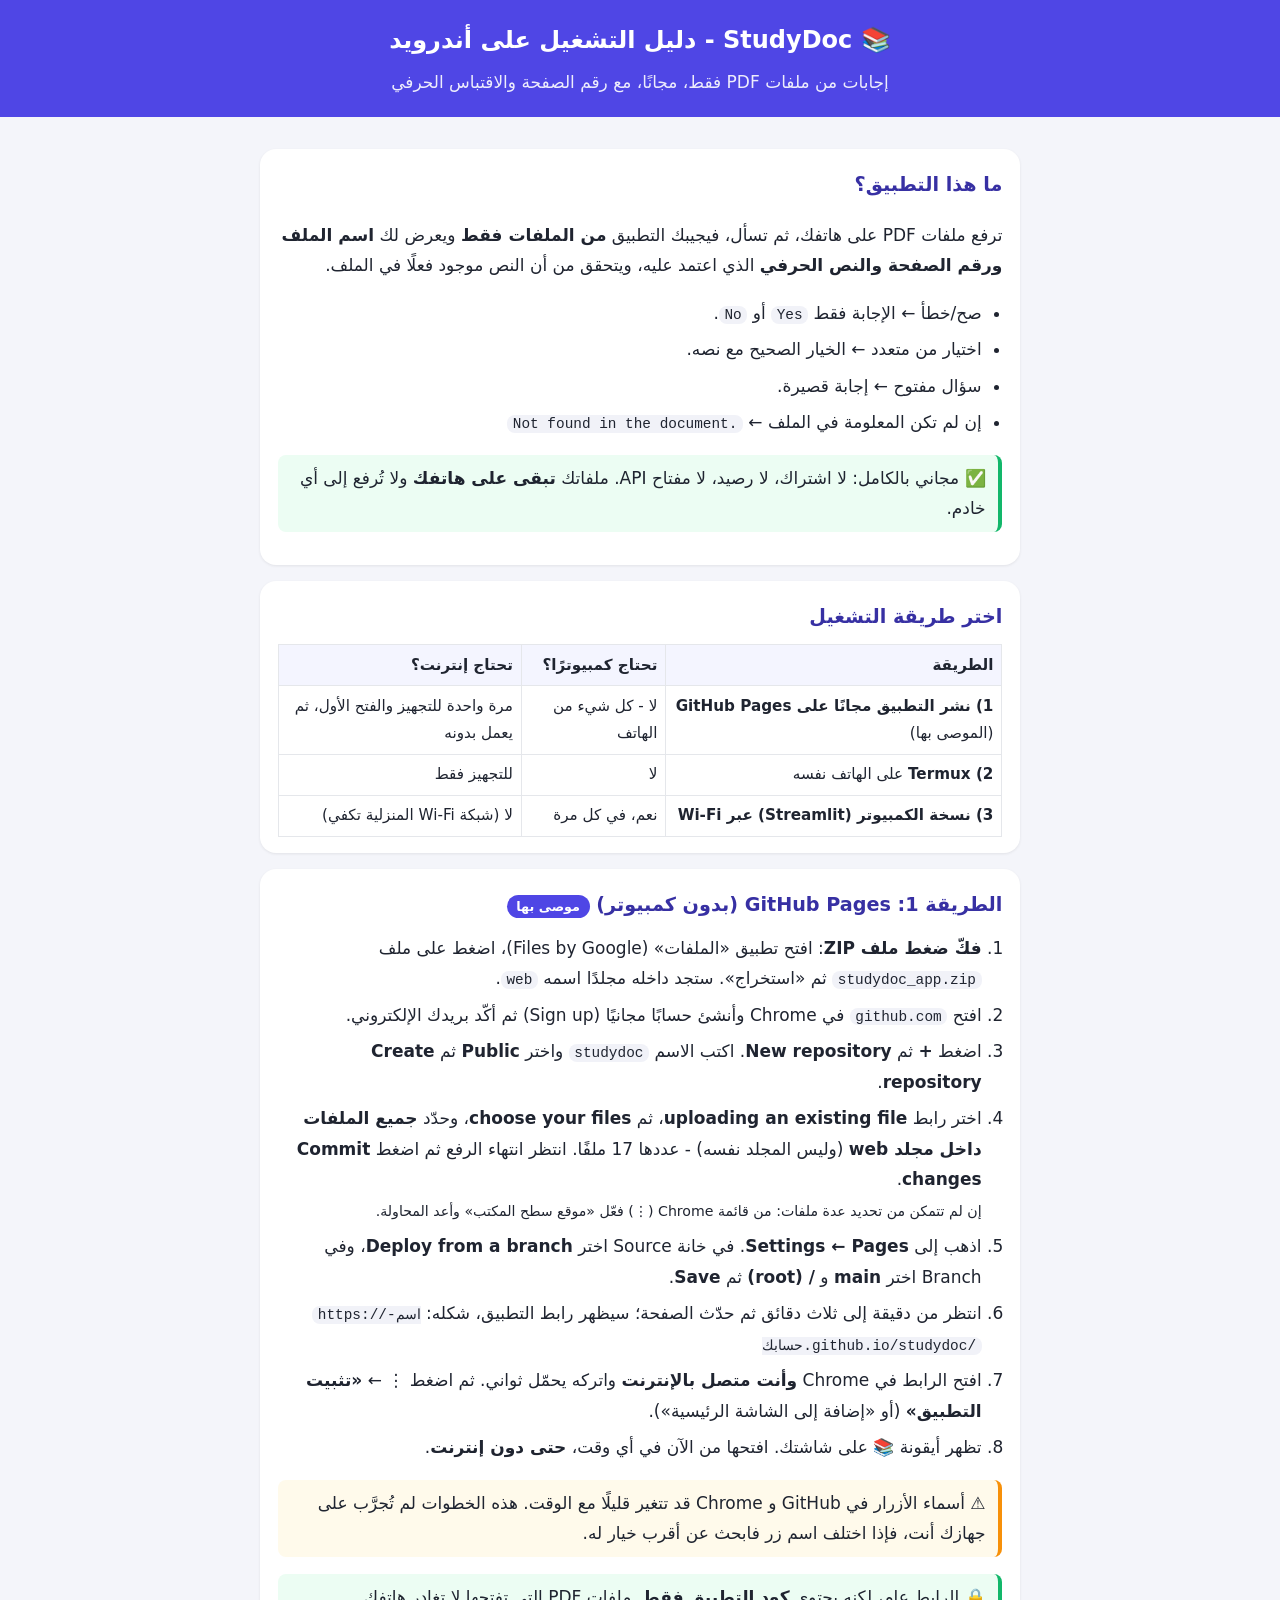
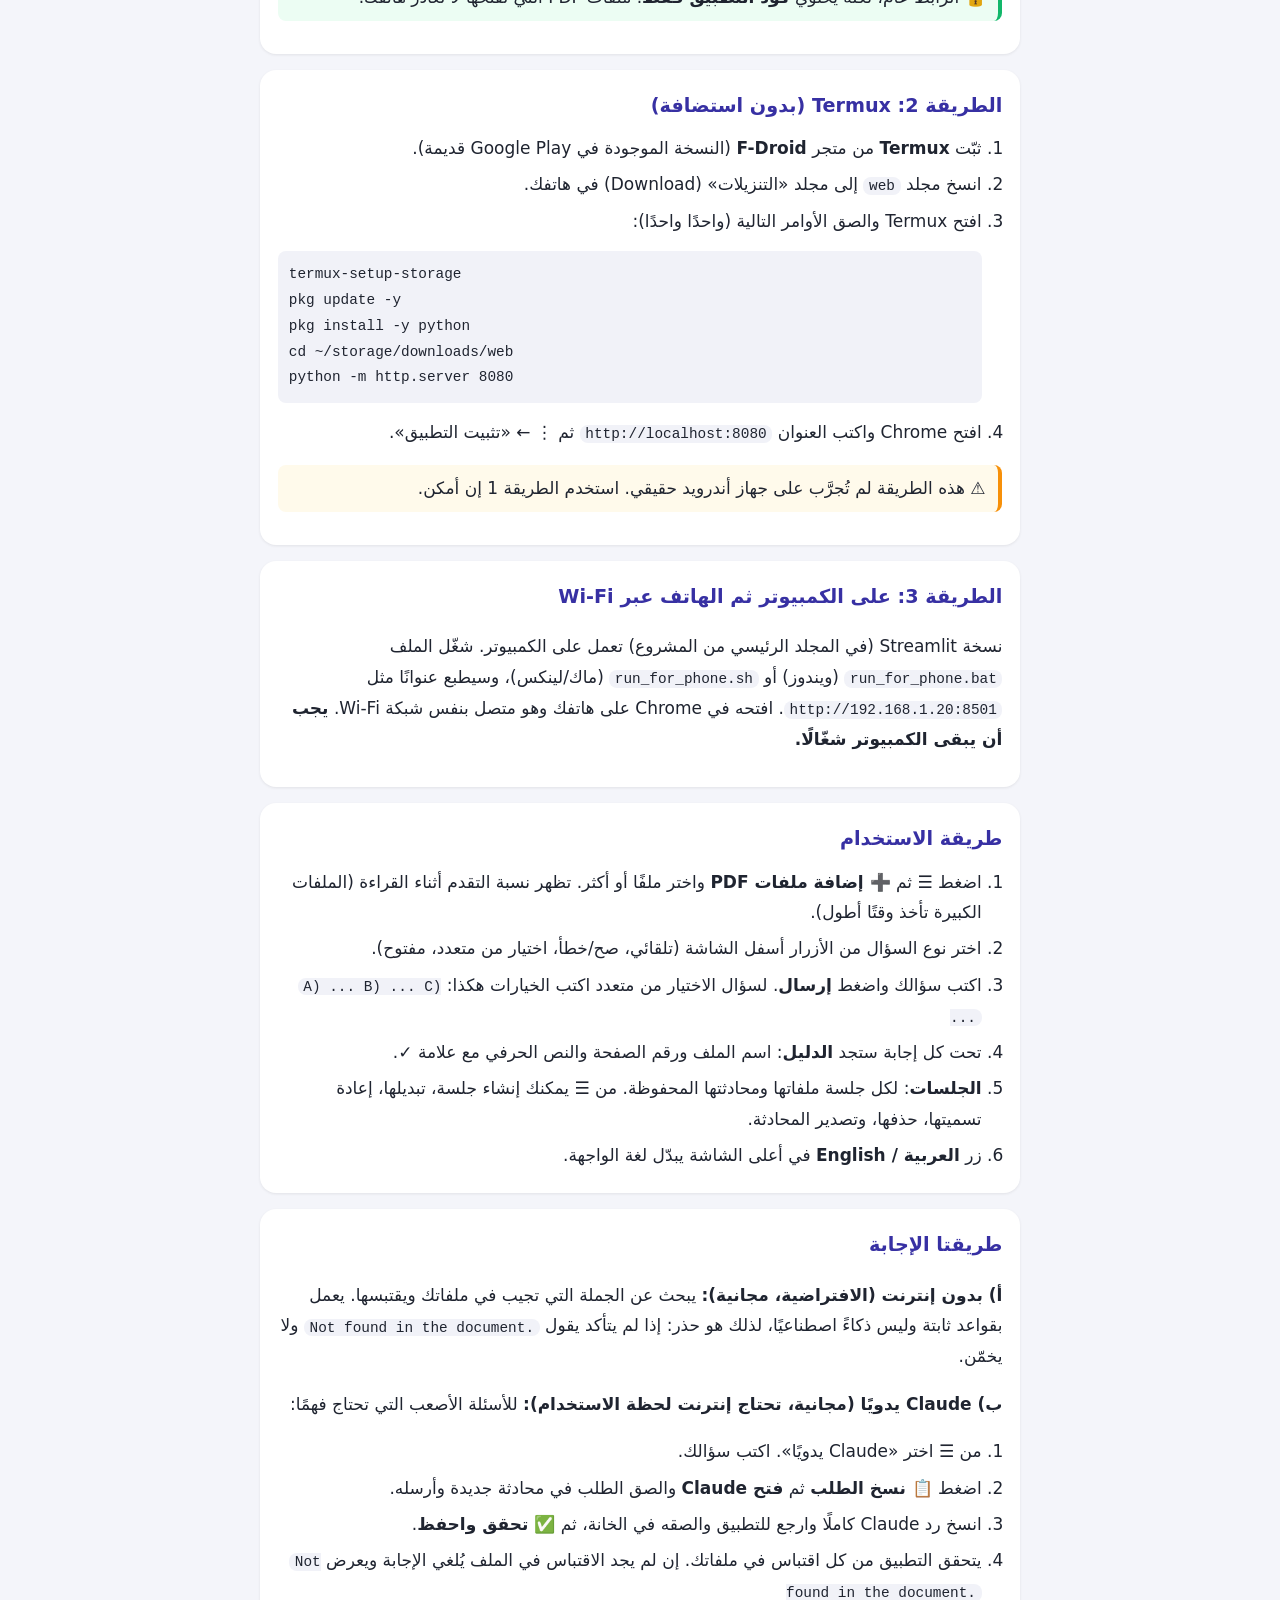
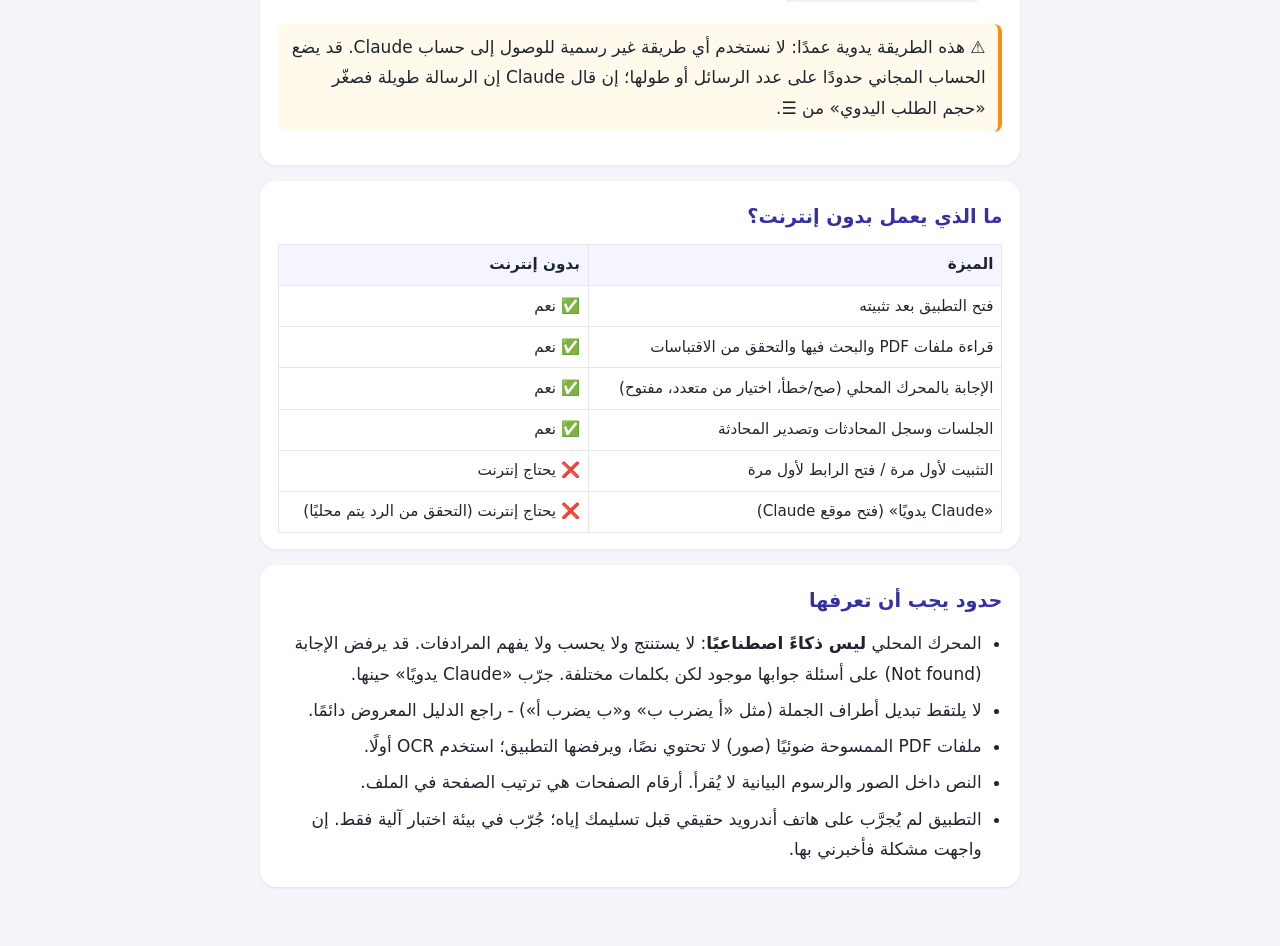
==== help-ar.html @ 627f42dd "Add files via upload" ====
<!doctype html>
<html lang="ar" dir="rtl">
<head>
<meta charset="utf-8">
<meta name="viewport" content="width=device-width, initial-scale=1">
<title>StudyDoc - دليل التشغيل على أندرويد</title>
<style>
  body{margin:0;font:17px/1.8 system-ui,"Noto Naskh Arabic","Noto Sans Arabic",Arial,sans-serif;color:#1F2430;background:#F4F5FA}
  main{max-width:760px;margin:0 auto;padding:1rem 1rem 3rem}
  header{background:#4F46E5;color:#fff;padding:1.2rem 1rem;text-align:center}
  header h1{margin:0;font-size:1.5rem} header p{margin:.3rem 0 0;opacity:.9}
  section{background:#fff;border-radius:16px;padding:1rem 1.1rem;margin:1rem 0;box-shadow:0 1px 3px rgba(0,0,0,.08)}
  h2{font-size:1.2rem;color:#3730A3;margin:.2rem 0 .6rem}
  ol,ul{padding-inline-start:1.3rem;margin:.4rem 0} li{margin:.35rem 0}
  code,pre{direction:ltr;unicode-bidi:plaintext;background:#F1F2F8;border-radius:8px;font-family:ui-monospace,Menlo,Consolas,monospace;font-size:.9rem}
  code{padding:.05rem .35rem} pre{padding:.7rem;overflow-x:auto;text-align:left}
  .ok{background:#ECFDF3;border-inline-start:4px solid #12B76A;padding:.5rem .8rem;border-radius:8px}
  .warn{background:#FFFAEB;border-inline-start:4px solid #F79009;padding:.5rem .8rem;border-radius:8px}
  table{border-collapse:collapse;width:100%;font-size:.95rem} th,td{border:1px solid #E5E7EB;padding:.4rem .5rem;text-align:start;vertical-align:top} th{background:#F4F5FF}
  .tag{display:inline-block;background:#4F46E5;color:#fff;border-radius:999px;padding:0 .6rem;font-size:.8rem}
</style>
</head>
<body>
<header><h1>📚 StudyDoc - دليل التشغيل على أندرويد</h1><p>إجابات من ملفات PDF فقط، مجانًا، مع رقم الصفحة والاقتباس الحرفي</p></header>
<main>

<section>
<h2>ما هذا التطبيق؟</h2>
<p>ترفع ملفات PDF على هاتفك، ثم تسأل، فيجيبك التطبيق <b>من الملفات فقط</b> ويعرض لك <b>اسم الملف ورقم الصفحة والنص الحرفي</b> الذي اعتمد عليه، ويتحقق من أن النص موجود فعلًا في الملف.</p>
<ul>
<li>صح/خطأ ← الإجابة فقط <code>Yes</code> أو <code>No</code>.</li>
<li>اختيار من متعدد ← الخيار الصحيح مع نصه.</li>
<li>سؤال مفتوح ← إجابة قصيرة.</li>
<li>إن لم تكن المعلومة في الملف ← <code>Not found in the document.</code></li>
</ul>
<p class="ok">✅ مجاني بالكامل: لا اشتراك، لا رصيد، لا مفتاح API. ملفاتك <b>تبقى على هاتفك</b> ولا تُرفع إلى أي خادم.</p>
</section>

<section>
<h2>اختر طريقة التشغيل</h2>
<table>
<tr><th>الطريقة</th><th>تحتاج كمبيوترًا؟</th><th>تحتاج إنترنت؟</th></tr>
<tr><td><b>1) نشر التطبيق مجانًا على GitHub Pages</b> (الموصى بها)</td><td>لا - كل شيء من الهاتف</td><td>مرة واحدة للتجهيز والفتح الأول، ثم يعمل بدونه</td></tr>
<tr><td><b>2) Termux</b> على الهاتف نفسه</td><td>لا</td><td>للتجهيز فقط</td></tr>
<tr><td><b>3) نسخة الكمبيوتر (Streamlit) عبر Wi-Fi</b></td><td>نعم، في كل مرة</td><td>لا (شبكة Wi-Fi المنزلية تكفي)</td></tr>
</table>
</section>

<section>
<h2>الطريقة 1: GitHub Pages (بدون كمبيوتر) <span class="tag">موصى بها</span></h2>
<ol>
<li><b>فكّ ضغط ملف ZIP</b>: افتح تطبيق «الملفات» (Files by Google)، اضغط على ملف <code>studydoc_app.zip</code> ثم «استخراج». ستجد داخله مجلدًا اسمه <code>web</code>.</li>
<li>افتح <code>github.com</code> في Chrome وأنشئ حسابًا مجانيًا (Sign up) ثم أكّد بريدك الإلكتروني.</li>
<li>اضغط <b>+</b> ثم <b>New repository</b>. اكتب الاسم <code>studydoc</code> واختر <b>Public</b> ثم <b>Create repository</b>.</li>
<li>اختر رابط <b>uploading an existing file</b>، ثم <b>choose your files</b>، وحدّد <b>جميع الملفات داخل مجلد web</b> (وليس المجلد نفسه) - عددها 17 ملفًا. انتظر انتهاء الرفع ثم اضغط <b>Commit changes</b>.
<br><small>إن لم تتمكن من تحديد عدة ملفات: من قائمة Chrome (⋮) فعّل «موقع سطح المكتب» وأعد المحاولة.</small></li>
<li>اذهب إلى <b>Settings ← Pages</b>. في خانة Source اختر <b>Deploy from a branch</b>، وفي Branch اختر <b>main</b> و <b>/ (root)</b> ثم <b>Save</b>.</li>
<li>انتظر من دقيقة إلى ثلاث دقائق ثم حدّث الصفحة؛ سيظهر رابط التطبيق، شكله: <code>https://اسم-حسابك.github.io/studydoc/</code></li>
<li>افتح الرابط في Chrome <b>وأنت متصل بالإنترنت</b> واتركه يحمّل ثواني. ثم اضغط ⋮ ← <b>«تثبيت التطبيق»</b> (أو «إضافة إلى الشاشة الرئيسية»).</li>
<li>تظهر أيقونة 📚 على شاشتك. افتحها من الآن في أي وقت، <b>حتى دون إنترنت</b>.</li>
</ol>
<p class="warn">⚠️ أسماء الأزرار في GitHub و Chrome قد تتغير قليلًا مع الوقت. هذه الخطوات لم تُجرَّب على جهازك أنت، فإذا اختلف اسم زر فابحث عن أقرب خيار له.</p>
<p class="ok">🔒 الرابط عام، لكنه يحتوي <b>كود التطبيق فقط</b>. ملفات PDF التي تفتحها لا تغادر هاتفك.</p>
</section>

<section>
<h2>الطريقة 2: Termux (بدون استضافة)</h2>
<ol>
<li>ثبّت <b>Termux</b> من متجر <b>F-Droid</b> (النسخة الموجودة في Google Play قديمة).</li>
<li>انسخ مجلد <code>web</code> إلى مجلد «التنزيلات» (Download) في هاتفك.</li>
<li>افتح Termux والصق الأوامر التالية (واحدًا واحدًا):
<pre>termux-setup-storage
pkg update -y
pkg install -y python
cd ~/storage/downloads/web
python -m http.server 8080</pre></li>
<li>افتح Chrome واكتب العنوان <code>http://localhost:8080</code> ثم ⋮ ← «تثبيت التطبيق».</li>
</ol>
<p class="warn">⚠️ هذه الطريقة لم تُجرَّب على جهاز أندرويد حقيقي. استخدم الطريقة 1 إن أمكن.</p>
</section>

<section>
<h2>الطريقة 3: على الكمبيوتر ثم الهاتف عبر Wi-Fi</h2>
<p>نسخة Streamlit (في المجلد الرئيسي من المشروع) تعمل على الكمبيوتر. شغّل الملف <code>run_for_phone.bat</code> (ويندوز) أو <code>run_for_phone.sh</code> (ماك/لينكس)، وسيطبع عنوانًا مثل <code>http://192.168.1.20:8501</code>. افتحه في Chrome على هاتفك وهو متصل بنفس شبكة Wi-Fi. <b>يجب أن يبقى الكمبيوتر شغّالًا.</b></p>
</section>

<section>
<h2>طريقة الاستخدام</h2>
<ol>
<li>اضغط ☰ ثم <b>➕ إضافة ملفات PDF</b> واختر ملفًا أو أكثر. تظهر نسبة التقدم أثناء القراءة (الملفات الكبيرة تأخذ وقتًا أطول).</li>
<li>اختر نوع السؤال من الأزرار أسفل الشاشة (تلقائي، صح/خطأ، اختيار من متعدد، مفتوح).</li>
<li>اكتب سؤالك واضغط <b>إرسال</b>. لسؤال الاختيار من متعدد اكتب الخيارات هكذا: <code>A) ... B) ... C) ...</code></li>
<li>تحت كل إجابة ستجد <b>الدليل</b>: اسم الملف ورقم الصفحة والنص الحرفي مع علامة ✓.</li>
<li><b>الجلسات</b>: لكل جلسة ملفاتها ومحادثتها المحفوظة. من ☰ يمكنك إنشاء جلسة، تبديلها، إعادة تسميتها، حذفها، وتصدير المحادثة.</li>
<li>زر <b>العربية / English</b> في أعلى الشاشة يبدّل لغة الواجهة.</li>
</ol>
</section>

<section>
<h2>طريقتا الإجابة</h2>
<p><b>أ) بدون إنترنت (الافتراضية، مجانية):</b> يبحث عن الجملة التي تجيب في ملفاتك ويقتبسها. يعمل بقواعد ثابتة وليس ذكاءً اصطناعيًا، لذلك هو حذر: إذا لم يتأكد يقول <code>Not found in the document.</code> ولا يخمّن.</p>
<p><b>ب) Claude يدويًا (مجانية، تحتاج إنترنت لحظة الاستخدام):</b> للأسئلة الأصعب التي تحتاج فهمًا:</p>
<ol>
<li>من ☰ اختر «Claude يدويًا». اكتب سؤالك.</li>
<li>اضغط <b>📋 نسخ الطلب</b> ثم <b>فتح Claude</b> والصق الطلب في محادثة جديدة وأرسله.</li>
<li>انسخ رد Claude كاملًا وارجع للتطبيق والصقه في الخانة، ثم <b>✅ تحقق واحفظ</b>.</li>
<li>يتحقق التطبيق من كل اقتباس في ملفاتك. إن لم يجد الاقتباس في الملف يُلغي الإجابة ويعرض <code>Not found in the document.</code></li>
</ol>
<p class="warn">⚠️ هذه الطريقة يدوية عمدًا: لا نستخدم أي طريقة غير رسمية للوصول إلى حساب Claude. قد يضع الحساب المجاني حدودًا على عدد الرسائل أو طولها؛ إن قال Claude إن الرسالة طويلة فصغّر «حجم الطلب اليدوي» من ☰.</p>
</section>

<section>
<h2>ما الذي يعمل بدون إنترنت؟</h2>
<table>
<tr><th>الميزة</th><th>بدون إنترنت</th></tr>
<tr><td>فتح التطبيق بعد تثبيته</td><td>✅ نعم</td></tr>
<tr><td>قراءة ملفات PDF والبحث فيها والتحقق من الاقتباسات</td><td>✅ نعم</td></tr>
<tr><td>الإجابة بالمحرك المحلي (صح/خطأ، اختيار من متعدد، مفتوح)</td><td>✅ نعم</td></tr>
<tr><td>الجلسات وسجل المحادثات وتصدير المحادثة</td><td>✅ نعم</td></tr>
<tr><td>التثبيت لأول مرة / فتح الرابط لأول مرة</td><td>❌ يحتاج إنترنت</td></tr>
<tr><td>«Claude يدويًا» (فتح موقع Claude)</td><td>❌ يحتاج إنترنت (التحقق من الرد يتم محليًا)</td></tr>
</table>
</section>

<section>
<h2>حدود يجب أن تعرفها</h2>
<ul>
<li>المحرك المحلي <b>ليس ذكاءً اصطناعيًا</b>: لا يستنتج ولا يحسب ولا يفهم المرادفات. قد يرفض الإجابة (Not found) على أسئلة جوابها موجود لكن بكلمات مختلفة. جرّب «Claude يدويًا» حينها.</li>
<li>لا يلتقط تبديل أطراف الجملة (مثل «أ يضرب ب» و«ب يضرب أ») - راجع الدليل المعروض دائمًا.</li>
<li>ملفات PDF الممسوحة ضوئيًا (صور) لا تحتوي نصًا، ويرفضها التطبيق؛ استخدم OCR أولًا.</li>
<li>النص داخل الصور والرسوم البيانية لا يُقرأ. أرقام الصفحات هي ترتيب الصفحة في الملف.</li>
<li>التطبيق لم يُجرَّب على هاتف أندرويد حقيقي قبل تسليمك إياه؛ جُرّب في بيئة اختبار آلية فقط. إن واجهت مشكلة فأخبرني بها.</li>
</ul>
</section>

</main>
</body>
</html>
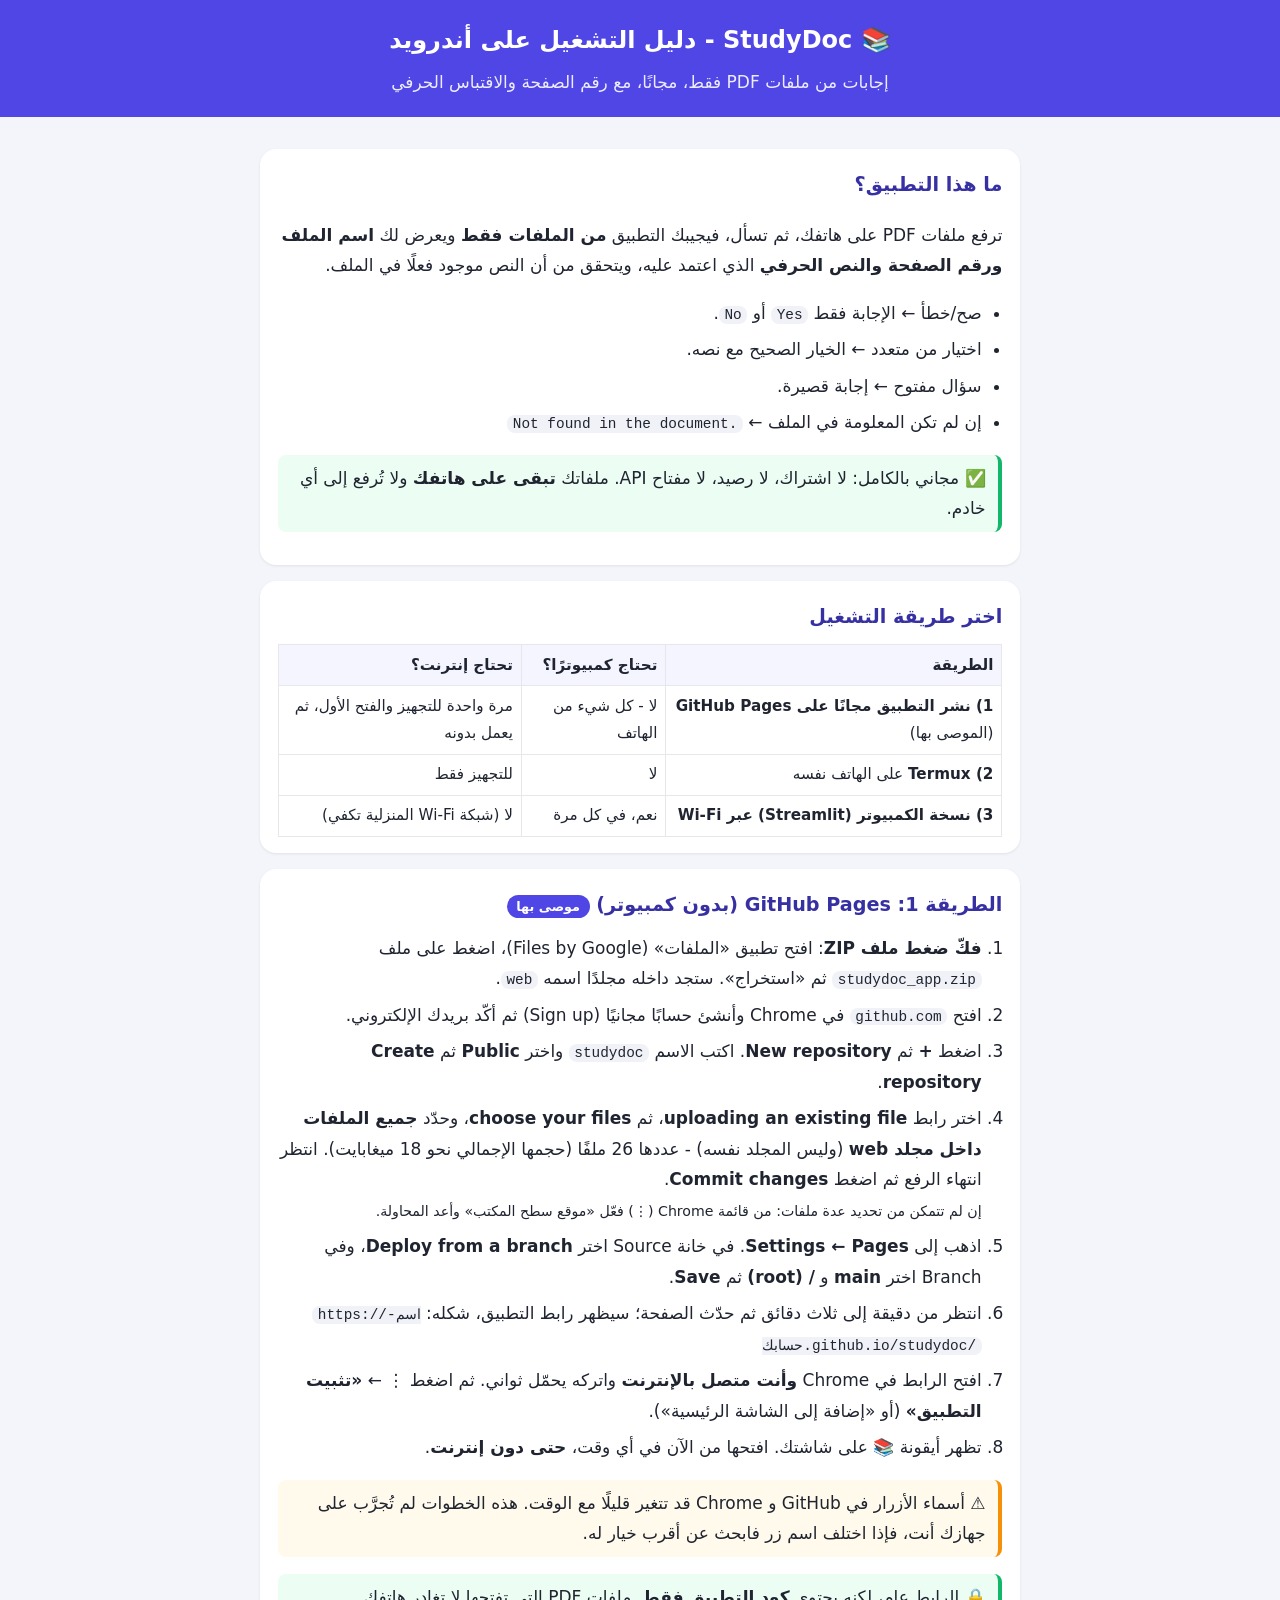
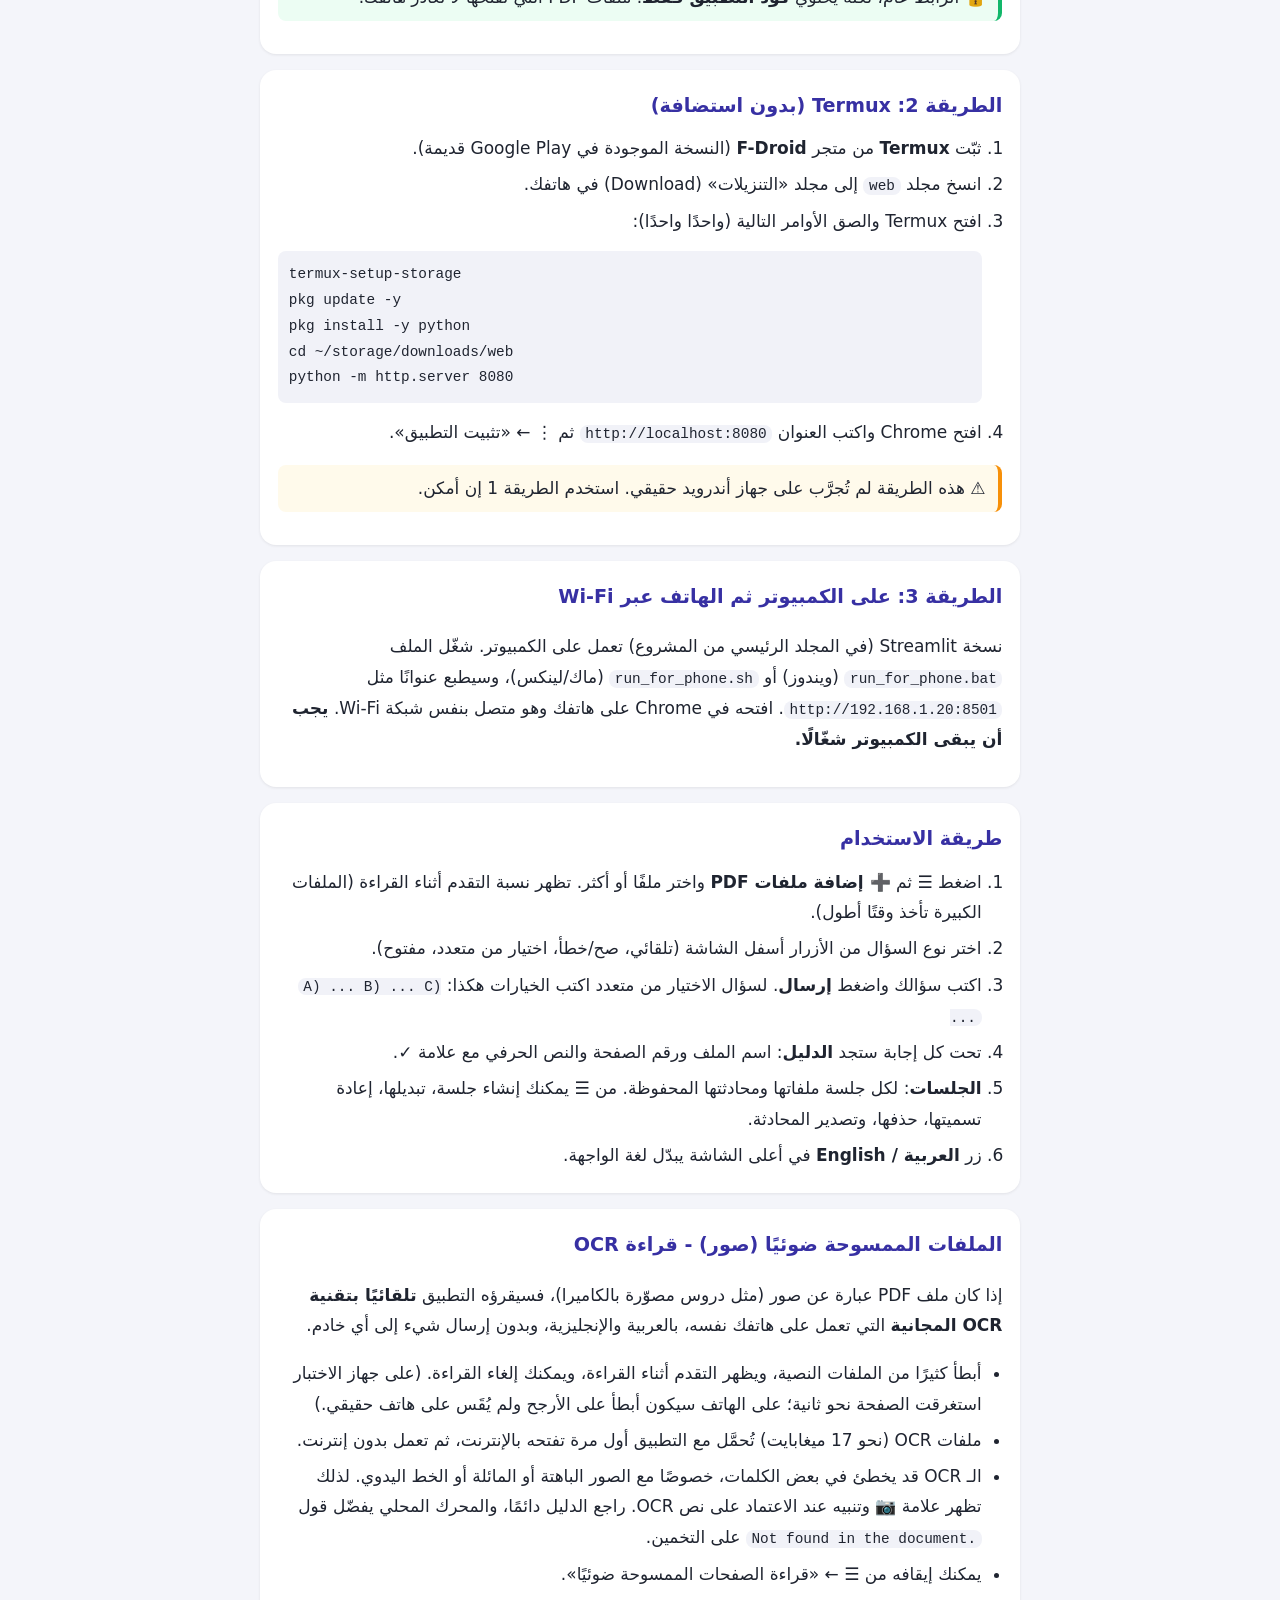
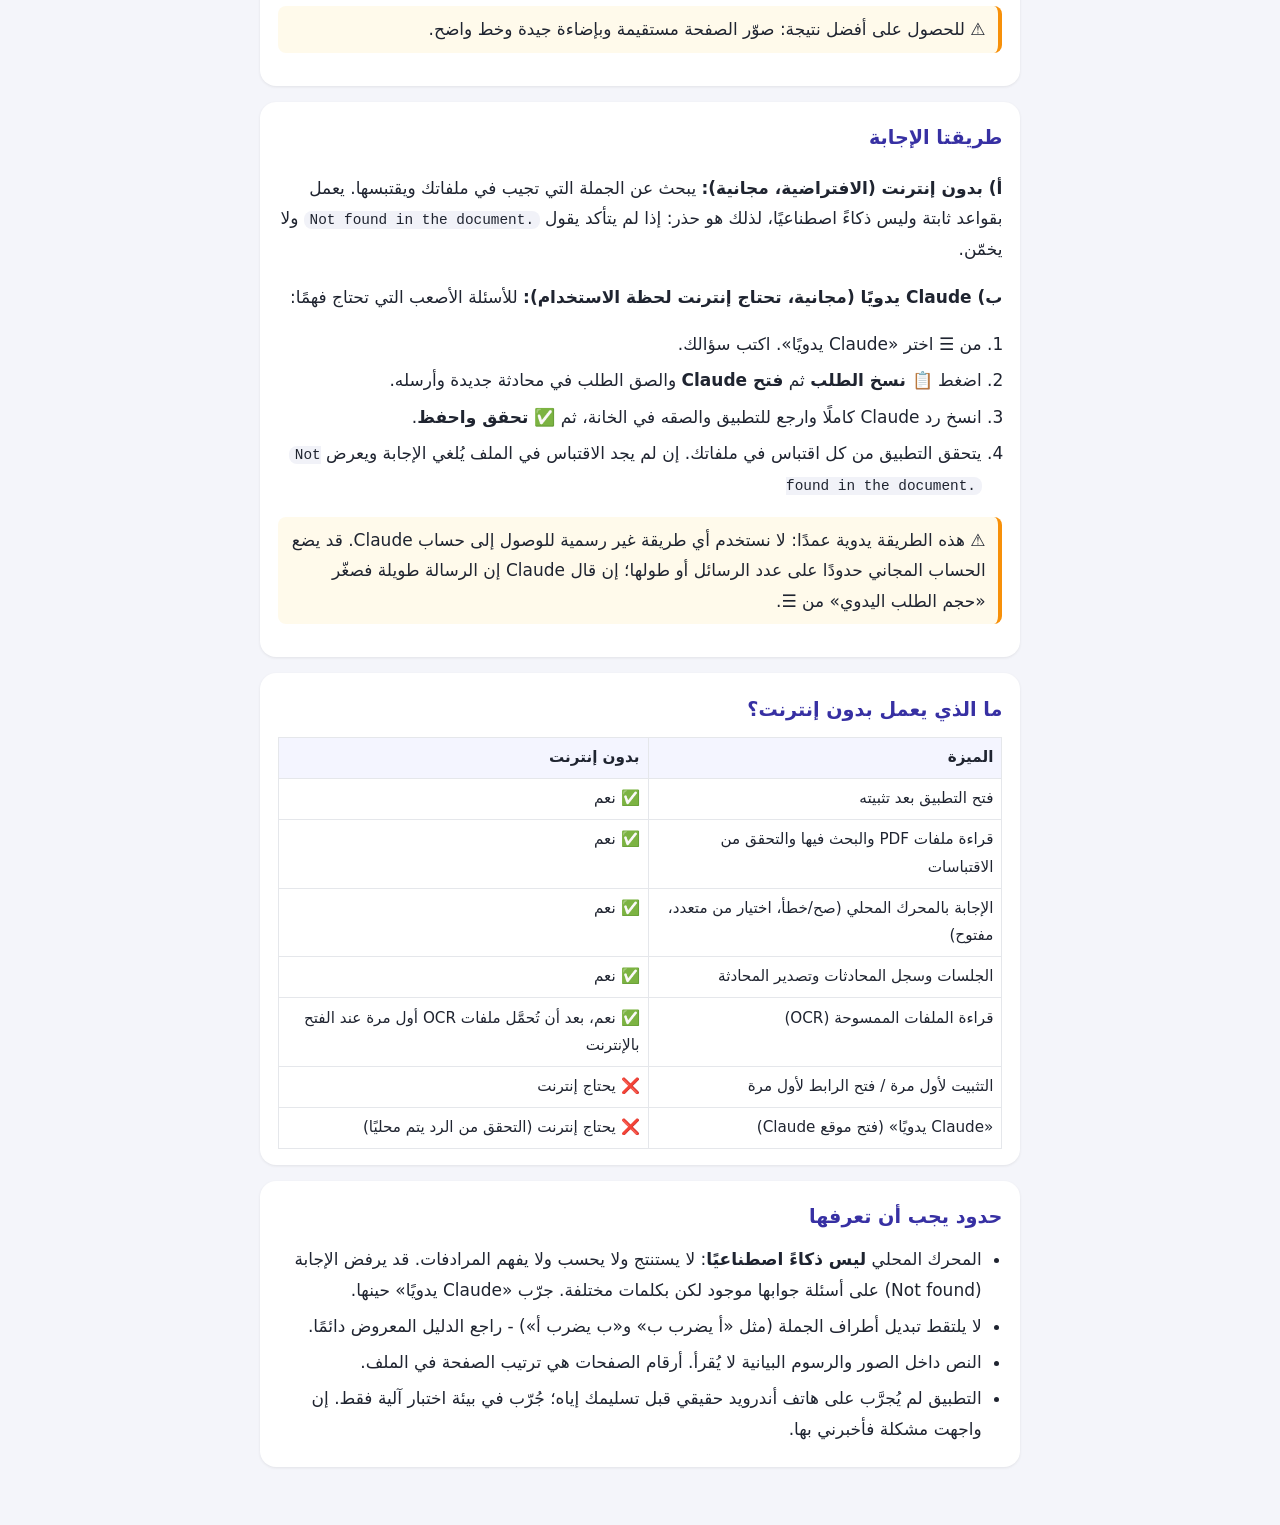
==== commit f70ec394: "Add files via upload" ====
--- a/help-ar.html
+++ b/help-ar.html
@@ -52,7 +52,7 @@
 <li><b>فكّ ضغط ملف ZIP</b>: افتح تطبيق «الملفات» (Files by Google)، اضغط على ملف <code>studydoc_app.zip</code> ثم «استخراج». ستجد داخله مجلدًا اسمه <code>web</code>.</li>
 <li>افتح <code>github.com</code> في Chrome وأنشئ حسابًا مجانيًا (Sign up) ثم أكّد بريدك الإلكتروني.</li>
 <li>اضغط <b>+</b> ثم <b>New repository</b>. اكتب الاسم <code>studydoc</code> واختر <b>Public</b> ثم <b>Create repository</b>.</li>
-<li>اختر رابط <b>uploading an existing file</b>، ثم <b>choose your files</b>، وحدّد <b>جميع الملفات داخل مجلد web</b> (وليس المجلد نفسه) - عددها 17 ملفًا. انتظر انتهاء الرفع ثم اضغط <b>Commit changes</b>.
+<li>اختر رابط <b>uploading an existing file</b>، ثم <b>choose your files</b>، وحدّد <b>جميع الملفات داخل مجلد web</b> (وليس المجلد نفسه) - عددها 26 ملفًا (حجمها الإجمالي نحو 18 ميغابايت). انتظر انتهاء الرفع ثم اضغط <b>Commit changes</b>.
 <br><small>إن لم تتمكن من تحديد عدة ملفات: من قائمة Chrome (⋮) فعّل «موقع سطح المكتب» وأعد المحاولة.</small></li>
 <li>اذهب إلى <b>Settings ← Pages</b>. في خانة Source اختر <b>Deploy from a branch</b>، وفي Branch اختر <b>main</b> و <b>/ (root)</b> ثم <b>Save</b>.</li>
 <li>انتظر من دقيقة إلى ثلاث دقائق ثم حدّث الصفحة؛ سيظهر رابط التطبيق، شكله: <code>https://اسم-حسابك.github.io/studydoc/</code></li>
@@ -97,6 +97,18 @@
 </section>
 
 <section>
+<h2>الملفات الممسوحة ضوئيًا (صور) - قراءة OCR</h2>
+<p>إذا كان ملف PDF عبارة عن صور (مثل دروس مصوّرة بالكاميرا)، فسيقرؤه التطبيق <b>تلقائيًا بتقنية OCR المجانية</b> التي تعمل على هاتفك نفسه، بالعربية والإنجليزية، وبدون إرسال شيء إلى أي خادم.</p>
+<ul>
+<li>أبطأ كثيرًا من الملفات النصية، ويظهر التقدم أثناء القراءة، ويمكنك إلغاء القراءة. (على جهاز الاختبار استغرقت الصفحة نحو ثانية؛ على الهاتف سيكون أبطأ على الأرجح ولم يُقَس على هاتف حقيقي.)</li>
+<li>ملفات OCR (نحو 17 ميغابايت) تُحمَّل مع التطبيق أول مرة تفتحه بالإنترنت، ثم تعمل بدون إنترنت.</li>
+<li>الـ OCR قد يخطئ في بعض الكلمات، خصوصًا مع الصور الباهتة أو المائلة أو الخط اليدوي. لذلك تظهر علامة 📷 وتنبيه عند الاعتماد على نص OCR. راجع الدليل دائمًا، والمحرك المحلي يفضّل قول <code>Not found in the document.</code> على التخمين.</li>
+<li>يمكنك إيقافه من ☰ ← «قراءة الصفحات الممسوحة ضوئيًا».</li>
+</ul>
+<p class="warn">⚠️ للحصول على أفضل نتيجة: صوّر الصفحة مستقيمة وبإضاءة جيدة وخط واضح.</p>
+</section>
+
+<section>
 <h2>طريقتا الإجابة</h2>
 <p><b>أ) بدون إنترنت (الافتراضية، مجانية):</b> يبحث عن الجملة التي تجيب في ملفاتك ويقتبسها. يعمل بقواعد ثابتة وليس ذكاءً اصطناعيًا، لذلك هو حذر: إذا لم يتأكد يقول <code>Not found in the document.</code> ولا يخمّن.</p>
 <p><b>ب) Claude يدويًا (مجانية، تحتاج إنترنت لحظة الاستخدام):</b> للأسئلة الأصعب التي تحتاج فهمًا:</p>
@@ -117,6 +129,7 @@
 <tr><td>قراءة ملفات PDF والبحث فيها والتحقق من الاقتباسات</td><td>✅ نعم</td></tr>
 <tr><td>الإجابة بالمحرك المحلي (صح/خطأ، اختيار من متعدد، مفتوح)</td><td>✅ نعم</td></tr>
 <tr><td>الجلسات وسجل المحادثات وتصدير المحادثة</td><td>✅ نعم</td></tr>
+<tr><td>قراءة الملفات الممسوحة (OCR)</td><td>✅ نعم، بعد أن تُحمَّل ملفات OCR أول مرة عند الفتح بالإنترنت</td></tr>
 <tr><td>التثبيت لأول مرة / فتح الرابط لأول مرة</td><td>❌ يحتاج إنترنت</td></tr>
 <tr><td>«Claude يدويًا» (فتح موقع Claude)</td><td>❌ يحتاج إنترنت (التحقق من الرد يتم محليًا)</td></tr>
 </table>
@@ -127,7 +140,6 @@
 <ul>
 <li>المحرك المحلي <b>ليس ذكاءً اصطناعيًا</b>: لا يستنتج ولا يحسب ولا يفهم المرادفات. قد يرفض الإجابة (Not found) على أسئلة جوابها موجود لكن بكلمات مختلفة. جرّب «Claude يدويًا» حينها.</li>
 <li>لا يلتقط تبديل أطراف الجملة (مثل «أ يضرب ب» و«ب يضرب أ») - راجع الدليل المعروض دائمًا.</li>
-<li>ملفات PDF الممسوحة ضوئيًا (صور) لا تحتوي نصًا، ويرفضها التطبيق؛ استخدم OCR أولًا.</li>
 <li>النص داخل الصور والرسوم البيانية لا يُقرأ. أرقام الصفحات هي ترتيب الصفحة في الملف.</li>
 <li>التطبيق لم يُجرَّب على هاتف أندرويد حقيقي قبل تسليمك إياه؛ جُرّب في بيئة اختبار آلية فقط. إن واجهت مشكلة فأخبرني بها.</li>
 </ul>
